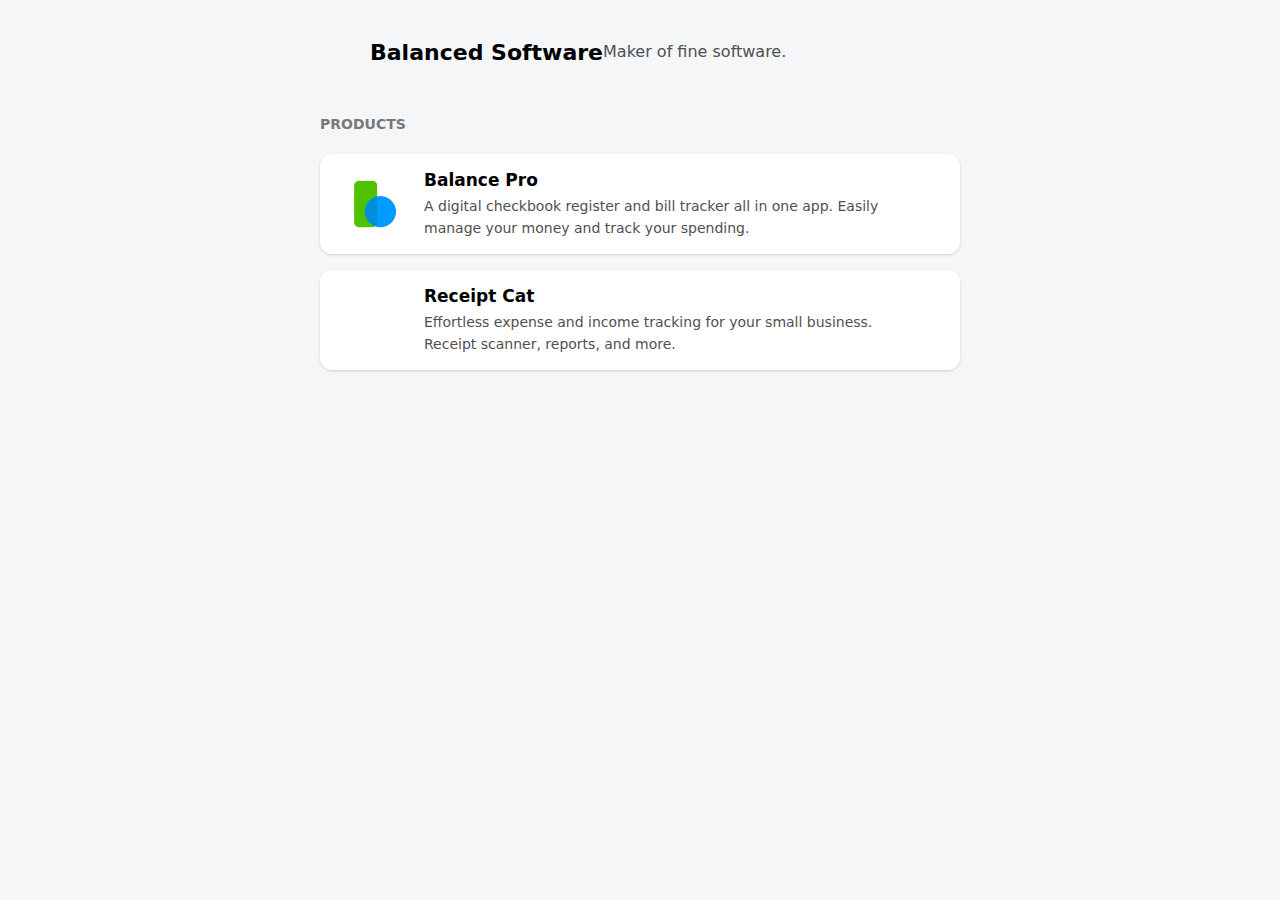
==== index.html @ 34ba3dfb "publish" ====
<!doctype html>
<html lang="en">
<head>
	<meta charset="utf-8">
	<meta name="viewport" content="width=device-width, initial-scale=1">
	<title>Balanced Software, LLC</title>
	<meta property="og:title" content="Jordan Kennedy" />
	<meta property="og:url" content="https://www.balancedsoftware.org" />
	<meta property="og:site_name" content="Jordan Kennedy">
	<meta property="og:type" content="website" />
	<meta name="description" content="Maker of fine software.">
	<meta property="og:description" content="Maker of fine software." />
	<meta name="apple-mobile-web-app-capable" content="no">
	<link rel="canonical" href="https://www.balancedsoftware.org" />
	<link rel="stylesheet" href="https://cdnjs.cloudflare.com/ajax/libs/font-awesome/6.1.1/css/all.min.css" integrity="sha512-KfkfwYDsLkIlwQp6LFnl8zNdLGxu9YAA1QvwINks4PhcElQSvqcyVLLD9aMhXd13uQjoXtEKNosOWaZqXgel0g==" crossorigin="anonymous" referrerpolicy="no-referrer" />
	<link href="css/bootstrap-5.css" rel="stylesheet">
	<link href="css/style.css" rel="stylesheet">
</head>
<body>
	
	<header class="profile-container d-flex align-items-center">
			<h1>Balanced Software</h1>
			<p>Maker of fine software.</p>
	</header>
	
	<section class="container mb-5 pb-5">
		
		<h2>Products</h2>
		<div class="row mb-4">
			<div class="col-12 mb-3">
				<a href="https://www.balancepro.io?ref=jordankennedy.com" target="_blank">
					<div class="card-box grow d-flex justify-content-between align-items-center">
							<div class="d-flex align-items-center me-3">
								<div class="circle balance-pro"></div>
							</div>
							<div class="flex-grow-1 me-3">
								<h3>Balance Pro</h3>
								<p class="card-desc">A digital checkbook register and bill tracker all in one app. Easily manage your money and track your spending.</p>
							</div>
							<div class="indicator">
								<i class="fa-solid fa-arrow-up-right-from-square"></i>
							</div>
					</div>
				</a>
			</div>
			<div class="col-12 mb-3">
				<a href="https://www.receiptcat.com?ref=jordankennedy.com" target="_blank">
					<div class="card-box grow d-flex justify-content-between align-items-center">
							<div class="d-flex align-items-center me-3">
								<div class="circle receipt-cat"></div>
							</div>
							<div class="flex-grow-1 me-3">
								<h3>Receipt Cat</h3>
								<p class="card-desc">Effortless expense and income tracking for your small business. Receipt scanner, reports, and more.</p>
							</div>
							<div class="indicator">
								<i class="fa-solid fa-arrow-up-right-from-square"></i>
							</div>
					</div>
				</a>
			</div>
		</div>
		
	</section>

</body>
</html>
---- css/style.css ----
body {
	background-color: #F4F6F8;
}

a {
	text-decoration: none;
}

.profile-container {
	max-width: 580px;
	margin: 40px auto 40px auto;
	padding: 0 20px;
}

.container {
	max-width: 680px;
	margin: 0 auto;
	padding-left: 20px;
	padding-right: 20px
}

.profile {
	border-radius: 60px;
	margin-right: 12px;
}

h1 {
	font-size: 22px;
	font-weight: 700;
	margin: 0 0 8px 0;
	padding: 0;
	color: #000000;
	text-align: left;
}

h2 {
	font-size: 14px;
	font-weight: 600;
	color: #787878;
	line-height: 20px;
	margin: 0 0 20px 0;
	padding: 0;
	text-transform: uppercase;
}

p {
	color: rgba(80,80,80,1);
	font-size: 14px;
	line-height: 22px;
	padding: 0;
	margin: 0 0 8px 0;
}

.profile-container p {
	color: rgba(80,80,80,1);
	font-size: 16px;
	line-height: 24px;
	padding: 0;
	margin: 0 0 10px 0;
	text-align: left;
}

p.social-links {
	font-size: 22px;
	margin: 0;
	padding: 0;
	letter-spacing: 4px;
}

p.social-links a {
	color: #000000;
}

.card-box {
	background-color: #FFFFFF;
	border: 0;
	box-shadow: 0 1px 3px rgba(0,0,0,0.15);
	border-radius: 12px;
	padding: 15px 20px;
	transition: ease-in-out 0.15s;
}

.grow:hover {
	transform: scale(1.015);
	box-shadow: 0 3px 6px rgba(0,0,0,0.15);
}

p#mrr, p#arr, p#sub {
	font-size: 26px;
	font-weight: 700;
	line-height: 34px;
	color: #000;
}

h3 {
	font-size: 17px;
	line-height: 22px;
	color: #000;
	margin: 0 0 4px 0;
	padding: 0;
	font-weight: 700;
	overflow: hidden;
}

p.cap {
	line-height: 16px;
	margin: 0 0 4px 0;
	padding: 0;
}

.circle {
	display:inline-block;
	width: 68px;
	height: 68px;
	border-radius: 18px;
	background-size: cover;
	background-position: center center;
	background-repeat: no-repeat;
	
}

.card-inner {
	padding: 14px 20px;
}

.indicator {
	color: #969696;
}

p.card-desc {
	margin: 0;
	overflow: hidden;
	margin: 0;
}

.accordion {
  color: #333;
  /*cursor: pointer;*/
  padding: 0;
  width: 100%;
  text-align: left;
  border: none;
  outline: none;
  transition: 0.4s;
}

.panel {
  padding: 0;
  max-height: 0;
  overflow: hidden;
  transition: max-height 0.2s ease-out;
}

.panel-inner {
	padding-top:20px;
}

.fa-angle-down {
  transform: scale(1, 1) translateY(0);
  transition: transform 200ms ease-in-out;
}

.active .fa-angle-down {
  transform: scale(1, 1) translateY(0) rotate(180deg);
}

.receipt-cat {
	background-image: url(https://www.jordankennedy.com/assets/rc.png)
}

.indie-app-makers {
	background-image: url(https://www.jordankennedy.com/assets/iam.jpeg)
}

.mrr-forecast {
	background-image: url(../assets/mrr-forecast.png)
}

.receipt-gen {
	background-image: url(../assets/receipt-gen.png)
}

.balance-pro {
	background-image: url("../assets/bp.png");
}

.hypelynk {
	background-image: url("../assets/hypelynk.png");
}

.chirp-ai {
	background-image: url(../assets/chirp-ai.png)
}

.newish-tech {
	background-image: url(../assets/newish.png)
}

.keyboard-shortcuts {
	background-image: url(../assets/kb-short.png)
}

.inquiry {
	background-image: url(../assets/in.png)
}

.best-wireless {
	background-image: url(../assets/best.png)
}

.datapass {
	background-image: url(../assets/datapass.png)
}

.upcase {
	background-image: url(../assets/upcase.png)
}

.overflow-visible {
	overflow: visible;
}

p #prev-mrr, p #prev-arr, p #prev-sub {
	color: #000;
	font-weight: 500;
}

/* Newsletter Form Style */
.ml-form-embedSubmit button.loading {
	display: none;
}
.ml-form-embedSubmit button:hover {
	background-color: #333333 !important;
}
.ml-error input, .ml-error p {
	border-color: red!important;
	color: red;
}
.ml-form-embedContainer p {
	font-family: system-ui,-apple-system,"Segoe UI",Roboto,"Helvetica Neue",Arial,"Noto Sans","Liberation Sans",sans-serif,"Apple Color Emoji","Segoe UI Emoji","Segoe UI Symbol","Noto Color Emoji";
}

input.form-control {
	border-radius: 8px;
	font-weoght: 400;
}

.btn-primary {
	background: #000000;
	border: none;
	border-radius: 8px;
	margin-left: 12px;
}

input.form-control::placeholder {
	color: #999999;
}

.saas-metric-widget p#mrr, .saas-metric-widget p#sub {
	font-size: 42px;
	line-height: 1.3;
	color: #FFFFFF;
}

.saas-metric-widget-sm p#mrr, .saas-metric-widget-sm p#sub {
	font-size: 26px;
	line-height: 1.1;
	color: #FFFFFF;
}

.saas-metric-widget p {
	color: rgba(150,150,150,1);
}

.saas-metric-widget .card-box {
	background-color: rgba(24,24,24,1);
	border: 0;
	box-shadow: 0 1px 3px rgba(0,0,0,0.8);
}

.saas-metric-widget-sm .card-box {
	background-color: rgba(24,24,24,1);
	border: 0;
	box-shadow: none !important;
	margin-left: 16px;
}

.saas-metric-widget p #prev-mrr, p #prev-arr, p #prev-sub {
	color: #ddd;
}

.darkk {
	background-color: rgba(0,0,0,1);
}


@media (max-width: 679px) {
	p#mrr, p#arr, p#sub {
		font-size: 17px;
		line-height: 24px;
	}
	.extra-small {
		font-size: 11px;
		line-height: 16px;
	}
	.cap {
		font-size: 12px;
	}
	.row>* {
		padding-right: 8px;
		padding-left: 8px;
	}
	h3 {
		font-size: 15px;
		line-height: 18px;
		margin-bottom: 4px;
	}
	p.card-desc {
		font-size: 13px;
		line-height: 18px;
	}
	.circle {
		width: 48px;
		height: 48px;
		border-radius: 14px;
	}
	.card-box {
		background-color: #FFFFFF;
		border: 0;
		box-shadow: 0 1px 3px rgba(0,0,0,0.15);
		border-radius: 12px;
		padding: 12px 16px;
	}
}

@media (max-width: 480px) {
	h1 {
		font-size: 18px;
		line-height: 22px;
		margin: 0 0 4px 0;
	}
	
	h2 {
		margin: 0 0 15px 0;
	}
	
	p {
		font-size: 13px;
		line-height: 20px;
	}
	.profile-container p {
		font-size: 14px;
		line-height: 20px;
		margin-bottom: 8px;
	}
	
	p.social-links {
		font-size: 18px;
	}
	
	.saas-metric-widget-sm .card-box-sm {
		border: 0;
		border-radius: 0;
		padding: 6px 8px;
		box-shadow: none !important;
	}
}


@media (prefers-color-scheme: dark) {
	body {
		background-color: rgba(20,20,20,1);
	}
	h1 {
		color: #FFF;
	}
	
	h2 {
		color: #939393;
	}
	
	p {
		color: rgba(200, 200, 200, 1);
	}
	p.social-links a {
		color: #FFF;
	}
	p#mrr, p#arr, p#sub {
		color: #FFF;
	}
	
	h3 {
		font-size: 17px;
		line-height: 22px;
		color: #FFF;
	}
	.card-box {
		background-color: rgba(40,40,40,1);
		border: 0;
	}
	p #prev-mrr, p #prev-arr, p #prev-sub {
		color: #FFF;
		font-weight: 500;
	}
	.profile-container p {
		color: rgba(200,200,200,1);
	}
	input.form-control {
		background-color: rgba(30,30,30,1);
		border-color: rgba(50,50,50,1);
		color: #FFFFFF;
	}
	input.form-control:focus {
		background-color: rgba(30,30,30,1);
		border-color: rgba(50,50,50,1);
		color: #FFFFFF;
	}
	input.form-control::placeholder {
		color: #666666;
	}
	.btn-primary {
		background: rgba(64,64,64,1);
	}
}
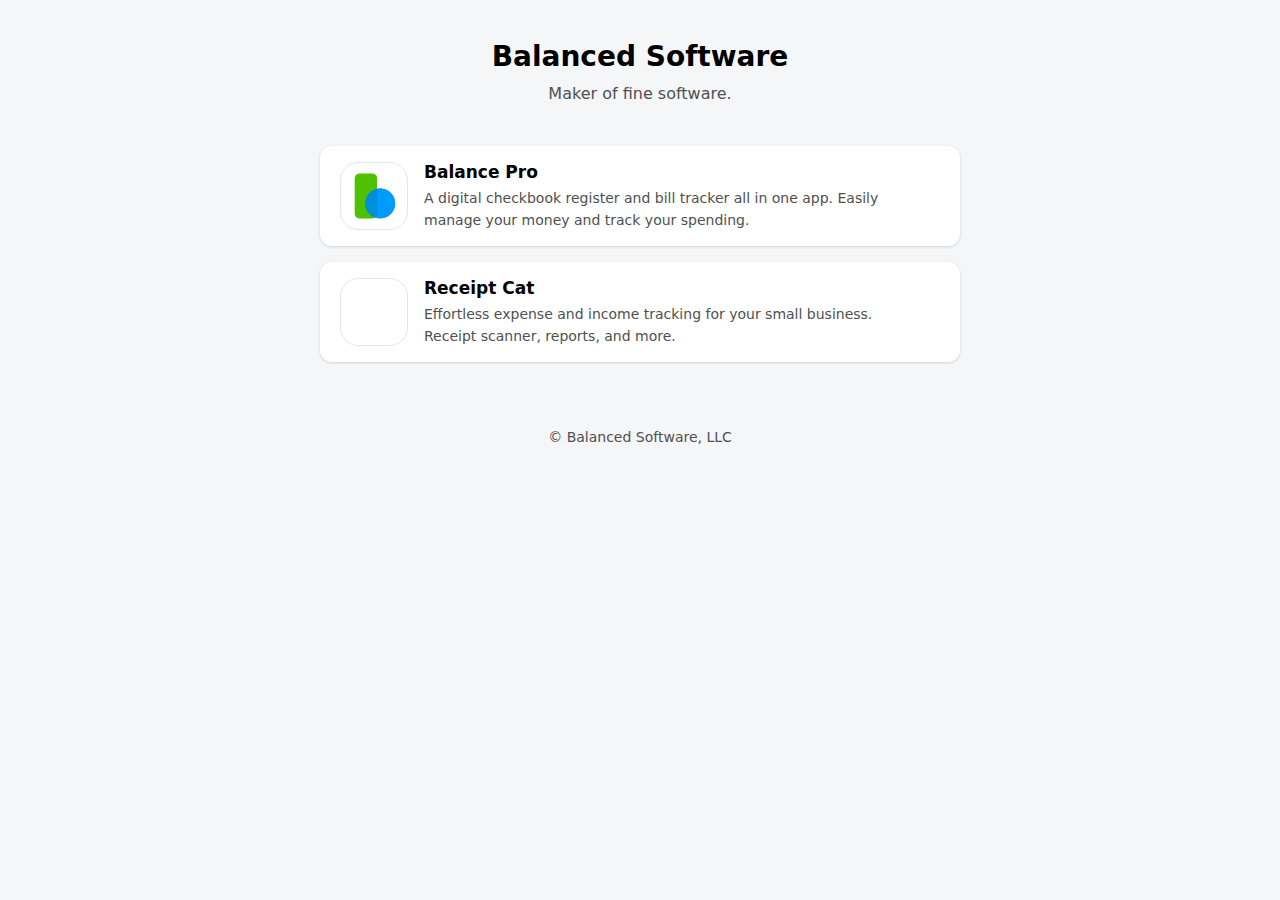
==== commit 64b885fd: "publish" ====
--- a/index.html
+++ b/index.html
@@ -18,17 +18,15 @@
 </head>
 <body>
 	
-	<header class="profile-container d-flex align-items-center">
-			<h1>Balanced Software</h1>
-			<p>Maker of fine software.</p>
+	<header class="profile-container">
+			<h1 class="text-center">Balanced Software</h1>
+			<p class="text-center">Maker of fine software.</p>
 	</header>
 	
-	<section class="container mb-5 pb-5">
-		
-		<h2>Products</h2>
+	<section class="container mb-5">
 		<div class="row mb-4">
 			<div class="col-12 mb-3">
-				<a href="https://www.balancepro.io?ref=jordankennedy.com" target="_blank">
+				<a href="https://www.balancepro.money" target="_blank">
 					<div class="card-box grow d-flex justify-content-between align-items-center">
 							<div class="d-flex align-items-center me-3">
 								<div class="circle balance-pro"></div>
@@ -44,7 +42,7 @@
 				</a>
 			</div>
 			<div class="col-12 mb-3">
-				<a href="https://www.receiptcat.com?ref=jordankennedy.com" target="_blank">
+				<a href="https://www.receiptcat.com" target="_blank">
 					<div class="card-box grow d-flex justify-content-between align-items-center">
 							<div class="d-flex align-items-center me-3">
 								<div class="circle receipt-cat"></div>
@@ -60,8 +58,11 @@
 				</a>
 			</div>
 		</div>
-		
 	</section>
+	
+	<footer>
+		<p class="text-center small">© Balanced Software, LLC</p>
+	</footer>
 
 </body>
 </html>--- a/css/style.css
+++ b/css/style.css
@@ -25,7 +25,7 @@
 }
 
 h1 {
-	font-size: 22px;
+	font-size: 28px;
 	font-weight: 700;
 	margin: 0 0 8px 0;
 	padding: 0;
@@ -34,7 +34,7 @@
 }
 
 h2 {
-	font-size: 14px;
+	font-size: 16px;
 	font-weight: 600;
 	color: #787878;
 	line-height: 20px;
@@ -116,7 +116,7 @@
 	background-size: cover;
 	background-position: center center;
 	background-repeat: no-repeat;
-	
+	border: 1px solid rgba(230,230,230,1);
 }
 
 .card-inner {
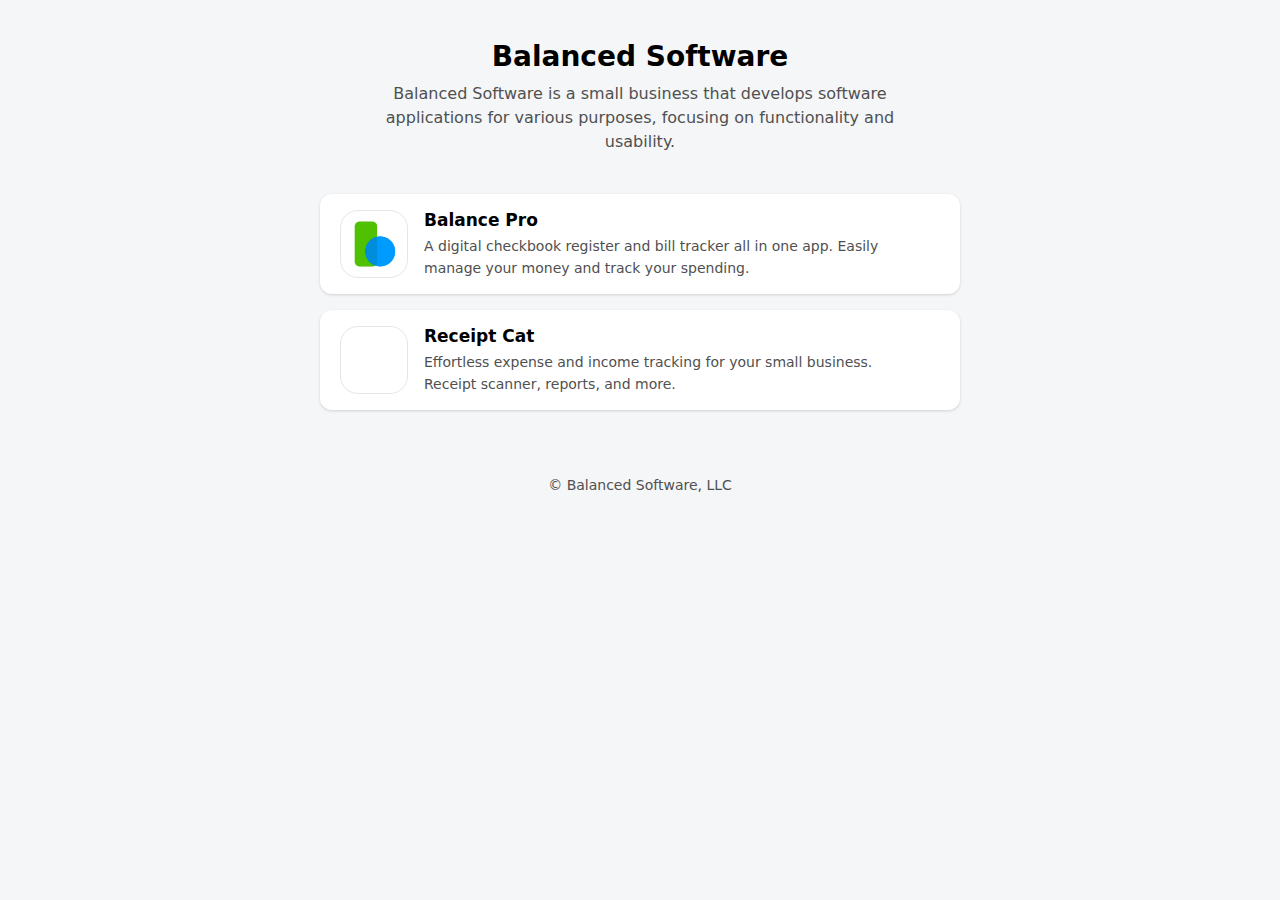
==== commit b53695db: "publish" ====
--- a/index.html
+++ b/index.html
@@ -20,7 +20,7 @@
 	
 	<header class="profile-container">
 			<h1 class="text-center">Balanced Software</h1>
-			<p class="text-center">Maker of fine software.</p>
+			<p class="text-center">Balanced Software is a small business that develops software applications for various purposes, focusing on functionality and usability.</p>
 	</header>
 	
 	<section class="container mb-5">
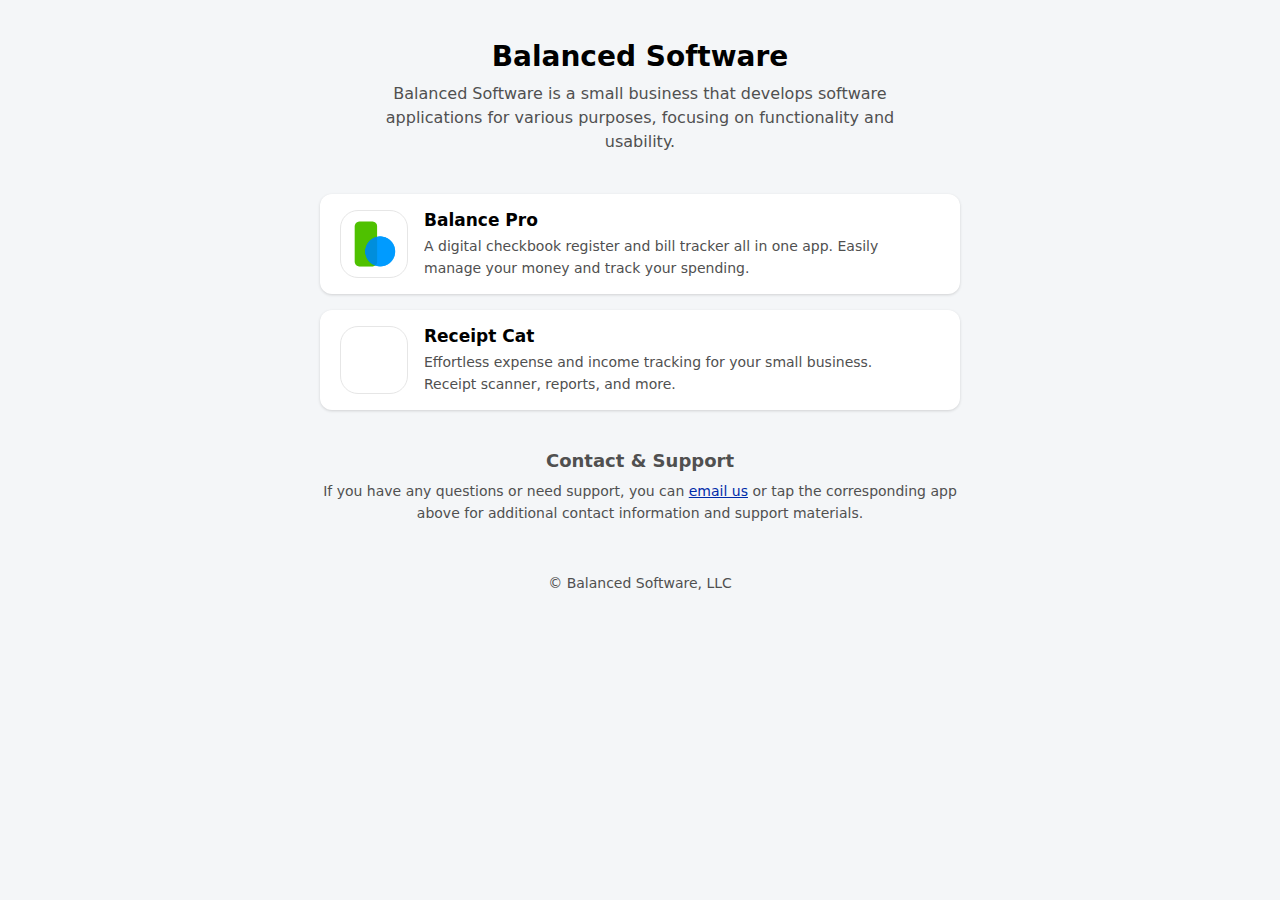
==== commit 84c6bb32: "publish" ====
--- a/index.html
+++ b/index.html
@@ -58,6 +58,8 @@
 				</a>
 			</div>
 		</div>
+		<p class="text-center font-18"><strong>Contact & Support</strong></p>
+		<p class="text-center">If you have any questions or need support, you can <a class="email-link" href="mailto:&#109;&#97;&#105;&#108;&#116;&#111;&#58;&#106;&#111;&#114;&#100;&#97;&#110;&#64;&#98;&#97;&#108;&#97;&#110;&#99;&#101;&#100;&#115;&#111;&#102;&#116;&#119;&#97;&#114;&#101;&#46;&#111;&#114;&#103;">email us</a> or tap the corresponding app above for additional contact information and support materials.</p>
 	</section>
 	
 	<footer>
--- a/css/style.css
+++ b/css/style.css
@@ -423,15 +423,22 @@
 	}
 }
 
-
-
-
-
-
-
-
-
-
-
-
-
+.email-link {
+	text-decoration: underline;
+	color: rgb(0, 44, 169);
+}
+
+.font-18 {
+	font-size: 18px;
+}
+
+
+
+
+
+
+
+
+
+
+
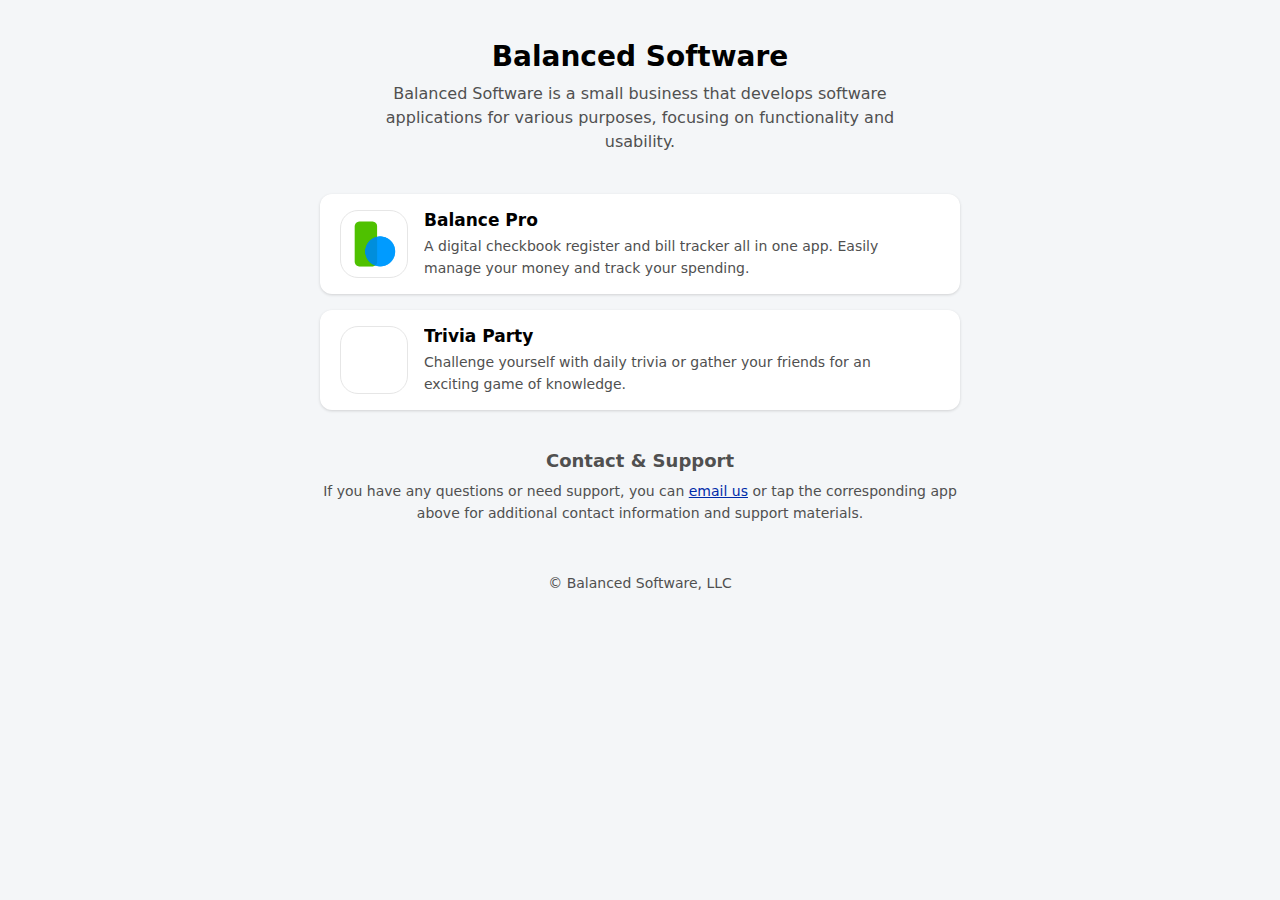
==== commit 4801280c: "Update index.html" ====
--- a/index.html
+++ b/index.html
@@ -42,14 +42,14 @@
 				</a>
 			</div>
 			<div class="col-12 mb-3">
-				<a href="https://www.receiptcat.com" target="_blank">
+				<a href="https://www.triviaparty.app" target="_blank">
 					<div class="card-box grow d-flex justify-content-between align-items-center">
 							<div class="d-flex align-items-center me-3">
-								<div class="circle receipt-cat"></div>
+								<div class="circle trivia-party"></div>
 							</div>
 							<div class="flex-grow-1 me-3">
-								<h3>Receipt Cat</h3>
-								<p class="card-desc">Effortless expense and income tracking for your small business. Receipt scanner, reports, and more.</p>
+								<h3>Trivia Party</h3>
+								<p class="card-desc">Challenge yourself with daily trivia or gather your friends for an exciting game of knowledge.</p>
 							</div>
 							<div class="indicator">
 								<i class="fa-solid fa-arrow-up-right-from-square"></i>
@@ -59,7 +59,7 @@
 			</div>
 		</div>
 		<p class="text-center font-18"><strong>Contact & Support</strong></p>
-		<p class="text-center">If you have any questions or need support, you can <a class="email-link" href="mailto:&#109;&#97;&#105;&#108;&#116;&#111;&#58;&#106;&#111;&#114;&#100;&#97;&#110;&#64;&#98;&#97;&#108;&#97;&#110;&#99;&#101;&#100;&#115;&#111;&#102;&#116;&#119;&#97;&#114;&#101;&#46;&#111;&#114;&#103;">email us</a> or tap the corresponding app above for additional contact information and support materials.</p>
+		<p class="text-center">If you have any questions or need support, you can <a class="email-link" href="&#109;&#97;&#105;&#108;&#116;&#111;&#58;&#106;&#111;&#114;&#100;&#97;&#110;&#64;&#98;&#97;&#108;&#97;&#110;&#99;&#101;&#100;&#115;&#111;&#102;&#116;&#119;&#97;&#114;&#101;&#46;&#111;&#114;&#103;">email us</a> or tap the corresponding app above for additional contact information and support materials.</p>
 	</section>
 	
 	<footer>
@@ -67,4 +67,4 @@
 	</footer>
 
 </body>
-</html>+</html>
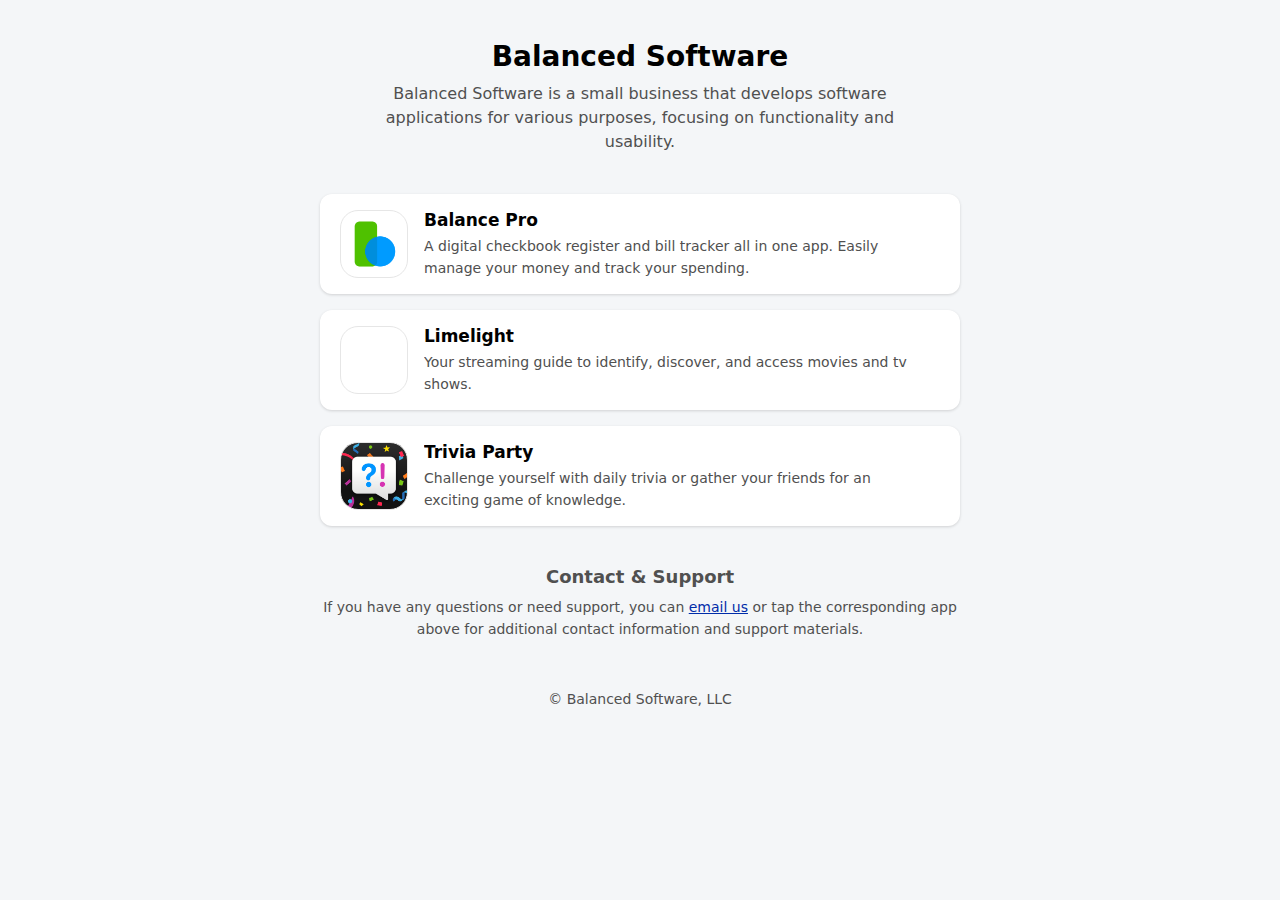
==== commit a31ecd4a: "Update index.html" ====
--- a/index.html
+++ b/index.html
@@ -42,6 +42,22 @@
 				</a>
 			</div>
 			<div class="col-12 mb-3">
+				<a href="https://www.thelimelight.app" target="_blank">
+					<div class="card-box grow d-flex justify-content-between align-items-center">
+							<div class="d-flex align-items-center me-3">
+								<div class="circle limelight"></div>
+							</div>
+							<div class="flex-grow-1 me-3">
+								<h3>Limelight</h3>
+								<p class="card-desc">Your streaming guide to identify, discover, and access movies and tv shows.</p>
+							</div>
+							<div class="indicator">
+								<i class="fa-solid fa-arrow-up-right-from-square"></i>
+							</div>
+					</div>
+				</a>
+			</div>
+			<div class="col-12 mb-3">
 				<a href="https://www.triviaparty.app" target="_blank">
 					<div class="card-box grow d-flex justify-content-between align-items-center">
 							<div class="d-flex align-items-center me-3">
--- a/css/style.css
+++ b/css/style.css
@@ -164,8 +164,8 @@
   transform: scale(1, 1) translateY(0) rotate(180deg);
 }
 
-.receipt-cat {
-	background-image: url(https://www.jordankennedy.com/assets/rc.png)
+.trivia-party {
+	background-image: url(../assets/tp.png)
 }
 
 .indie-app-makers {
